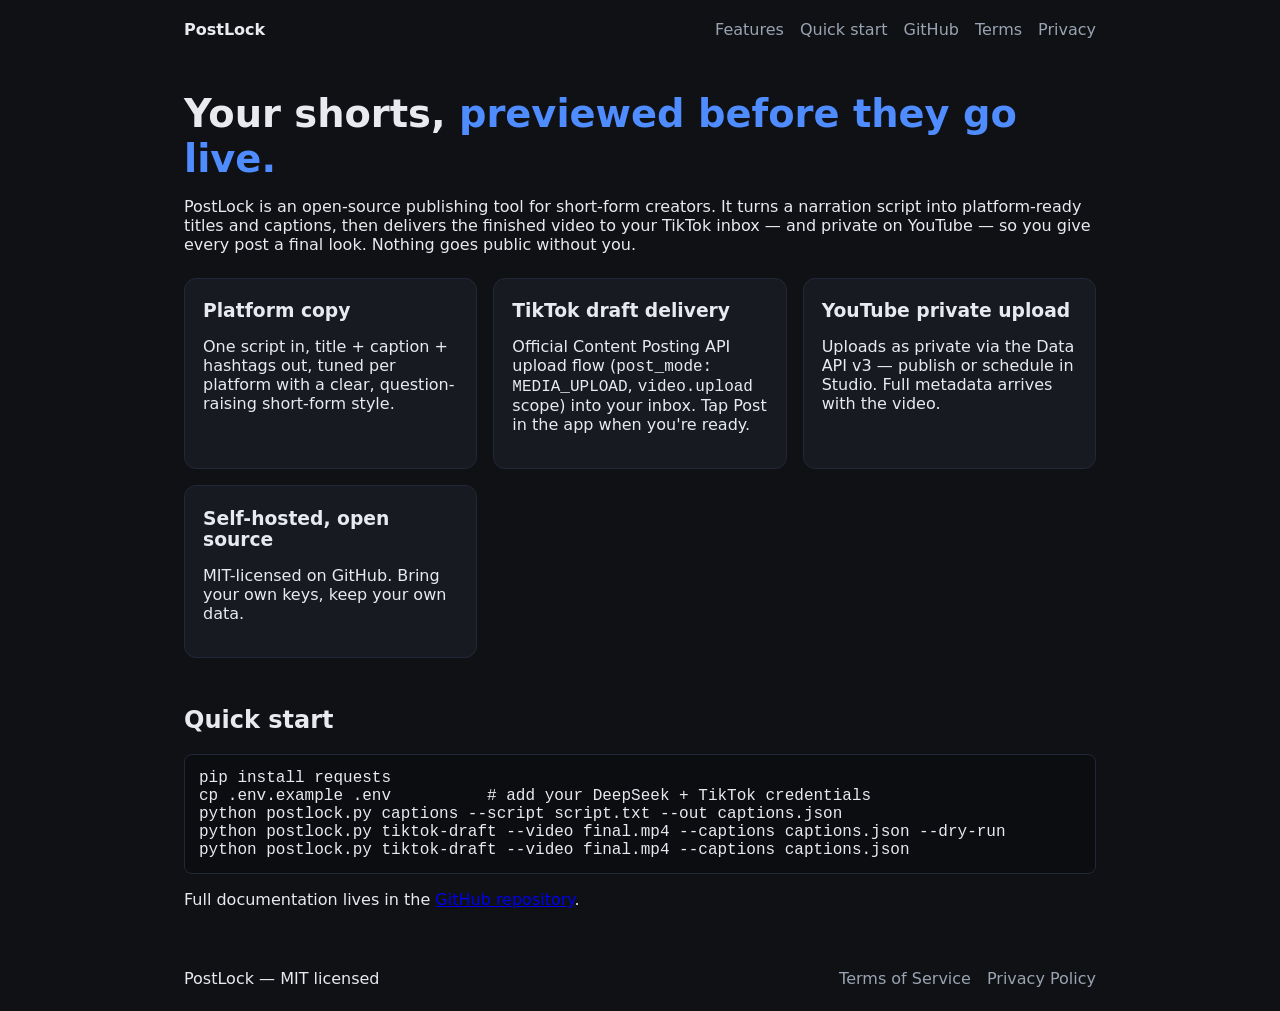
==== docs/index.html @ 90e847cb "PostLock: open-source draft delivery for short-form creators" ====
<!DOCTYPE html>
<html lang="en">
<head>
<meta charset="utf-8">
<meta name="viewport" content="width=device-width, initial-scale=1">
<title>PostLock — publishing tools for short-form creators</title>
<style>
  :root { --bg:#0f1115; --card:#171a21; --ink:#e8eaf0; --muted:#9aa3b2;
          --accent:#4f8cff; }
  * { box-sizing: border-box; }
  body { margin:0; font-family:system-ui,-apple-system,"Segoe UI",sans-serif;
         background:var(--bg); color:var(--ink); }
  header,footer { max-width:960px; margin:0 auto; padding:20px 24px;
                  display:flex; gap:20px; align-items:center; flex-wrap:wrap; }
  header nav, footer nav { margin-left:auto; display:flex; gap:16px; }
  header a, footer a { color:var(--muted); text-decoration:none; }
  header a:hover, footer a:hover { color:var(--ink); }
  main { max-width:960px; margin:0 auto; padding:24px; }
  h1 { font-size:2.4rem; margin:.2em 0; }
  h2 { margin-top:2em; }
  .tag { color:var(--accent); font-weight:600; }
  .cards { display:grid; grid-template-columns:repeat(auto-fit,minmax(260px,1fr));
           gap:16px; margin-top:24px; }
  .card { background:var(--card); border:1px solid #232838; border-radius:12px;
          padding:18px; }
  .card h3 { margin:.2em 0; }
  pre { background:#0b0d11; border:1px solid #232838; border-radius:8px;
        padding:14px; overflow-x:auto; }
  code { font-family:ui-monospace,Consolas,monospace; }
</style>
</head>
<body>
<header>
  <strong>PostLock</strong>
  <nav>
    <a href="#features">Features</a>
    <a href="#quickstart">Quick start</a>
    <a href="https://github.com/KiloLime/PostLock">GitHub</a>
    <a href="terms.html">Terms</a>
    <a href="privacy.html">Privacy</a>
  </nav>
</header>
<main>
  <h1>Your shorts, <span class="tag">previewed before they go live.</span></h1>
  <p>PostLock is an open-source publishing tool for short-form creators.
     It turns a narration script into platform-ready titles and captions,
     then delivers the finished video to your TikTok inbox — and private on
     YouTube — so you give every post a final look. Nothing goes public
     without you.</p>

  <div class="cards" id="features">
    <div class="card"><h3>Platform copy</h3>
      <p>One script in, title + caption + hashtags out, tuned per platform
      with a clear, question-raising short-form style.</p></div>
    <div class="card"><h3>TikTok draft delivery</h3>
      <p>Official Content Posting API upload flow
      (<code>post_mode: MEDIA_UPLOAD</code>, <code>video.upload</code>
      scope) into your inbox. Tap Post in the app when you're ready.</p></div>
    <div class="card"><h3>YouTube private upload</h3>
      <p>Uploads as private via the Data API v3 — publish or schedule in
      Studio. Full metadata arrives with the video.</p></div>
    <div class="card"><h3>Self-hosted, open source</h3>
      <p>MIT-licensed on GitHub. Bring your own keys, keep your own data.</p></div>
  </div>

  <h2 id="quickstart">Quick start</h2>
  <pre><code>pip install requests
cp .env.example .env          # add your DeepSeek + TikTok credentials
python postlock.py captions --script script.txt --out captions.json
python postlock.py tiktok-draft --video final.mp4 --captions captions.json --dry-run
python postlock.py tiktok-draft --video final.mp4 --captions captions.json</code></pre>

  <p>Full documentation lives in the
     <a href="https://github.com/KiloLime/PostLock">GitHub repository</a>.</p>
</main>
<footer>
  <span>PostLock — MIT licensed</span>
  <nav>
    <a href="terms.html">Terms of Service</a>
    <a href="privacy.html">Privacy Policy</a>
  </nav>
</footer>
</body>
</html>
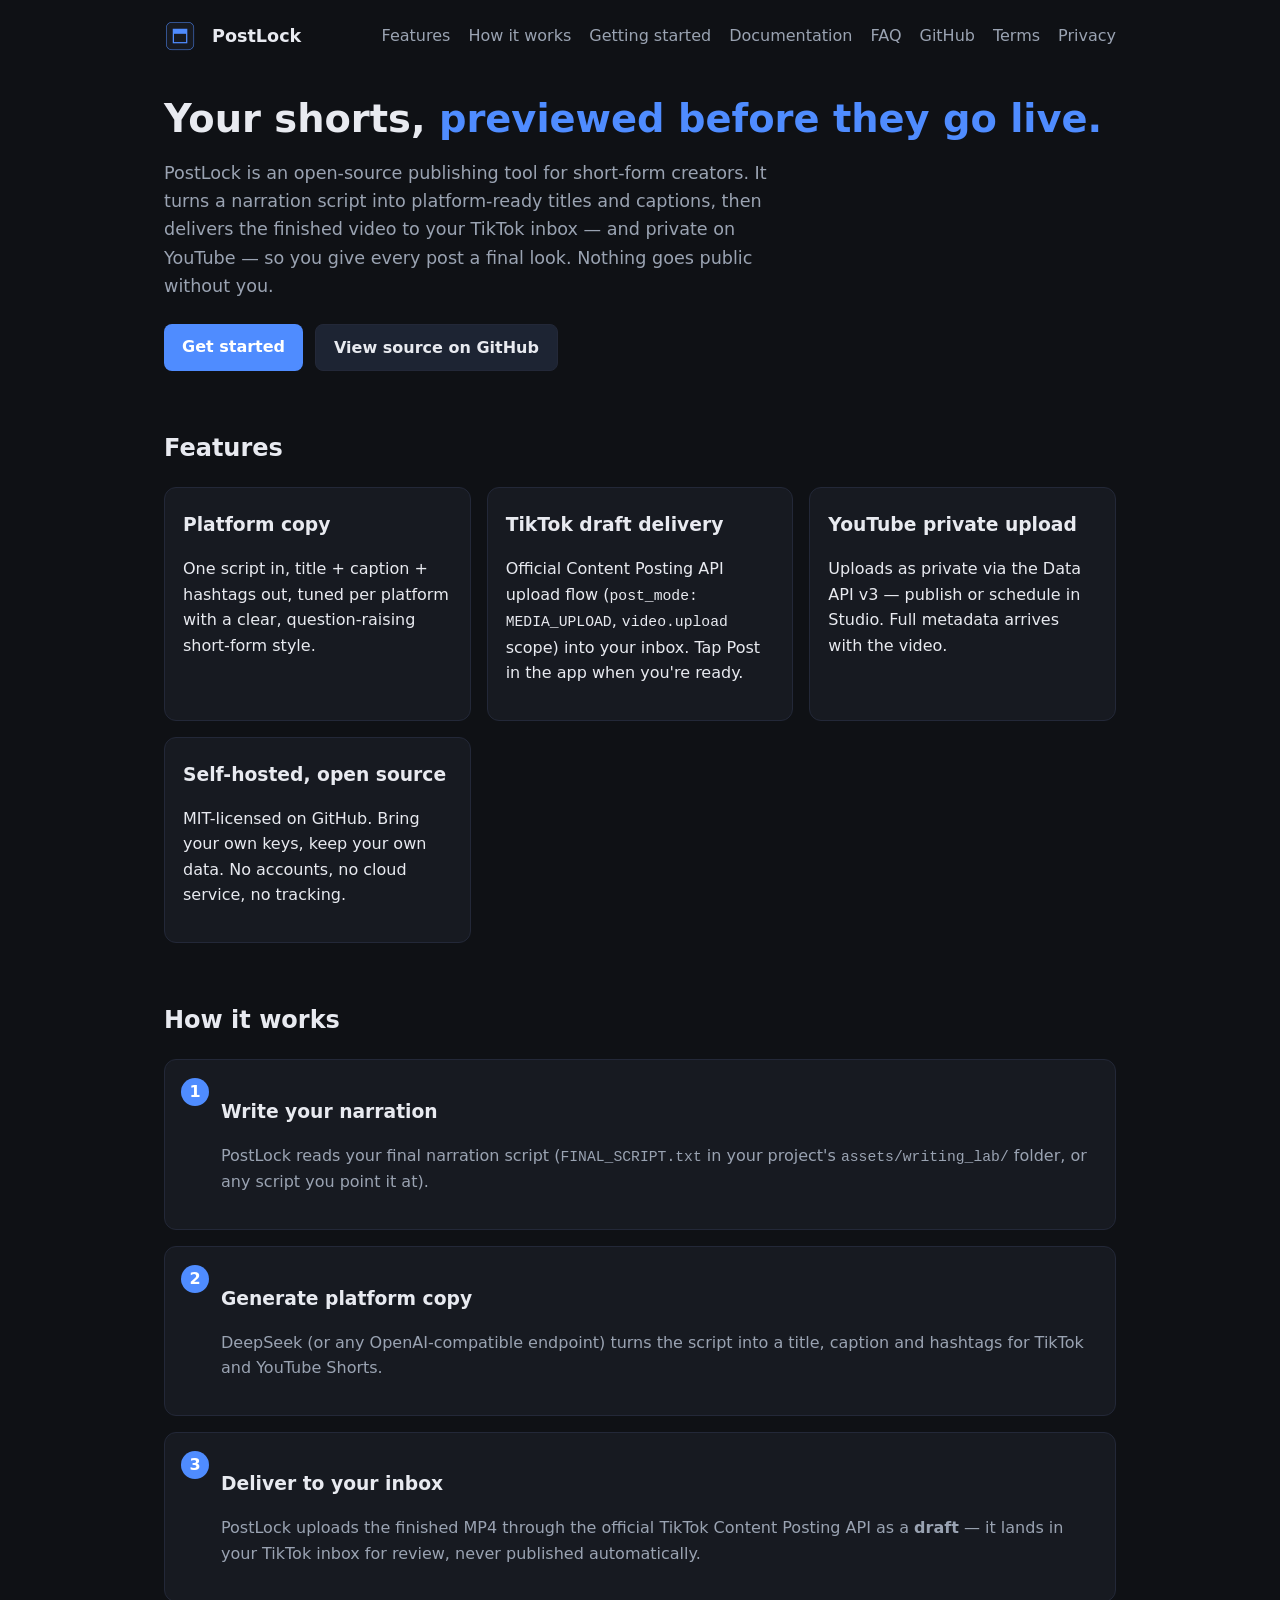
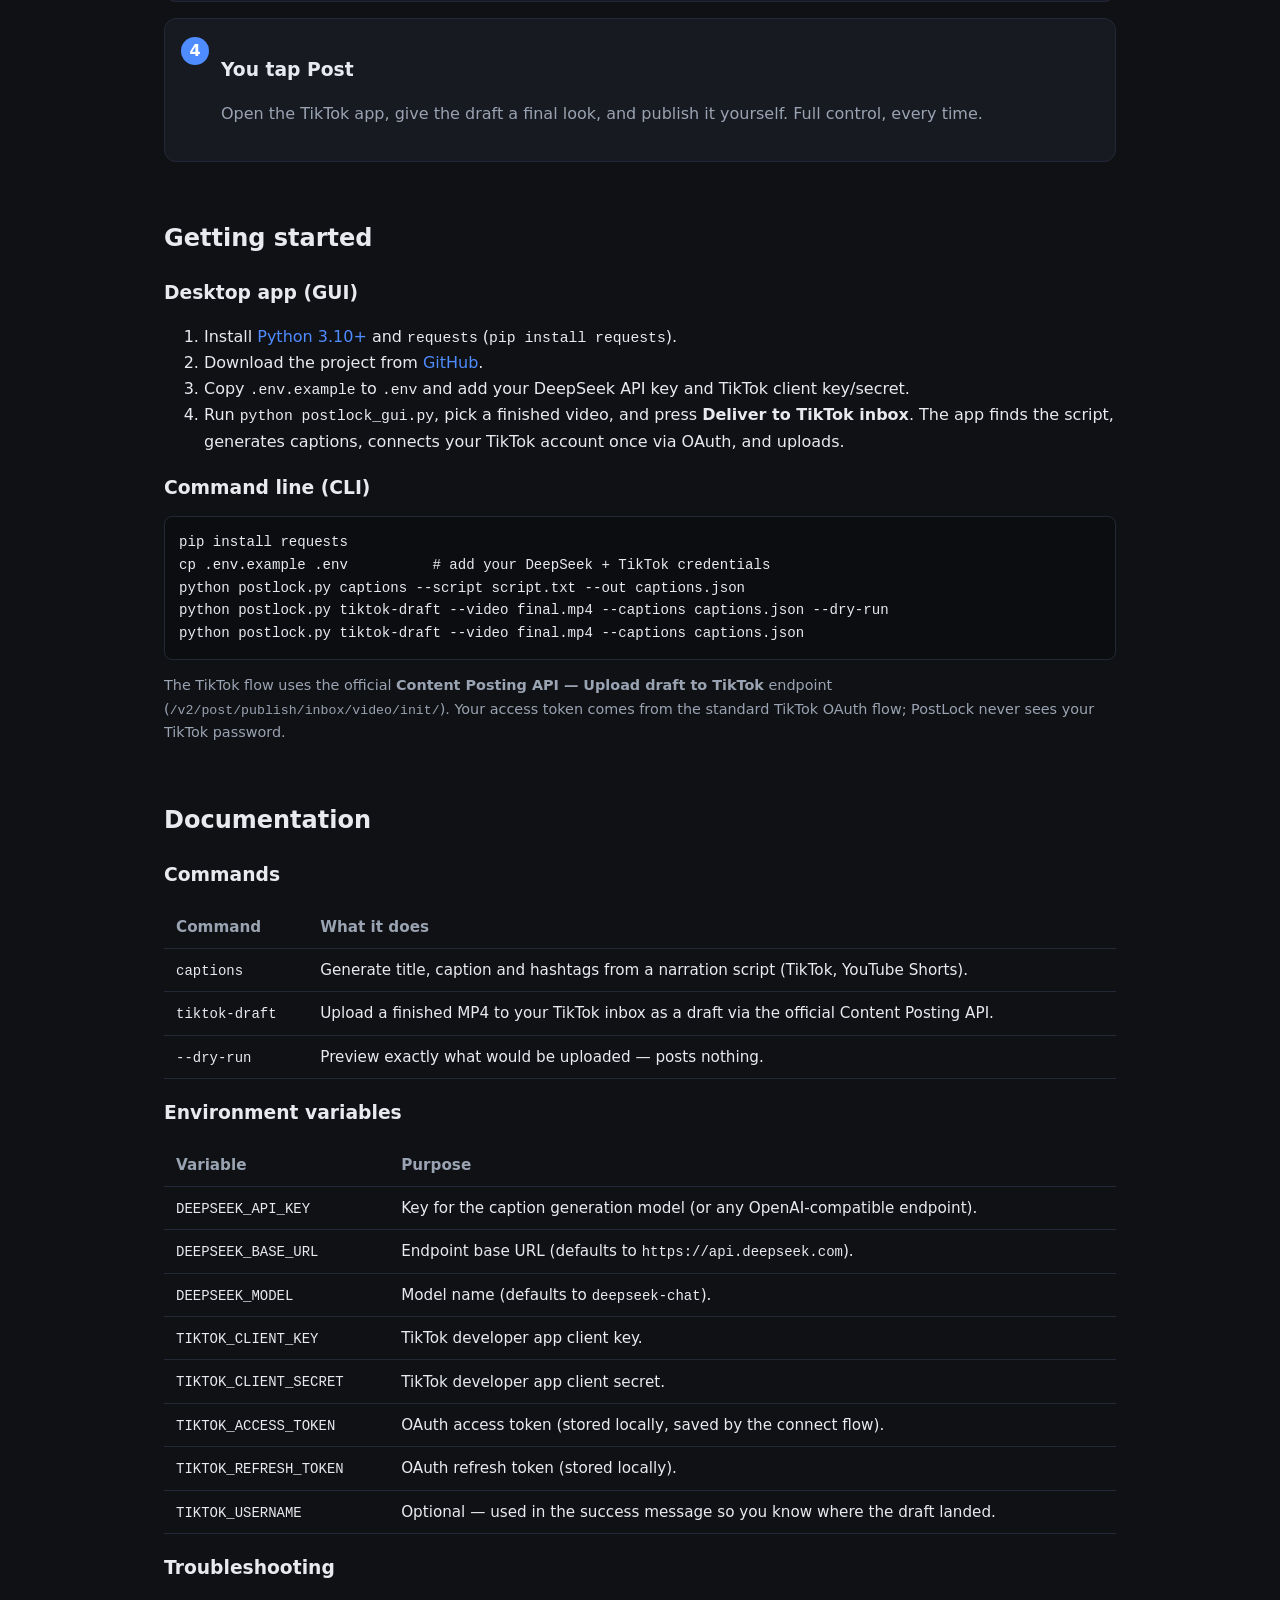
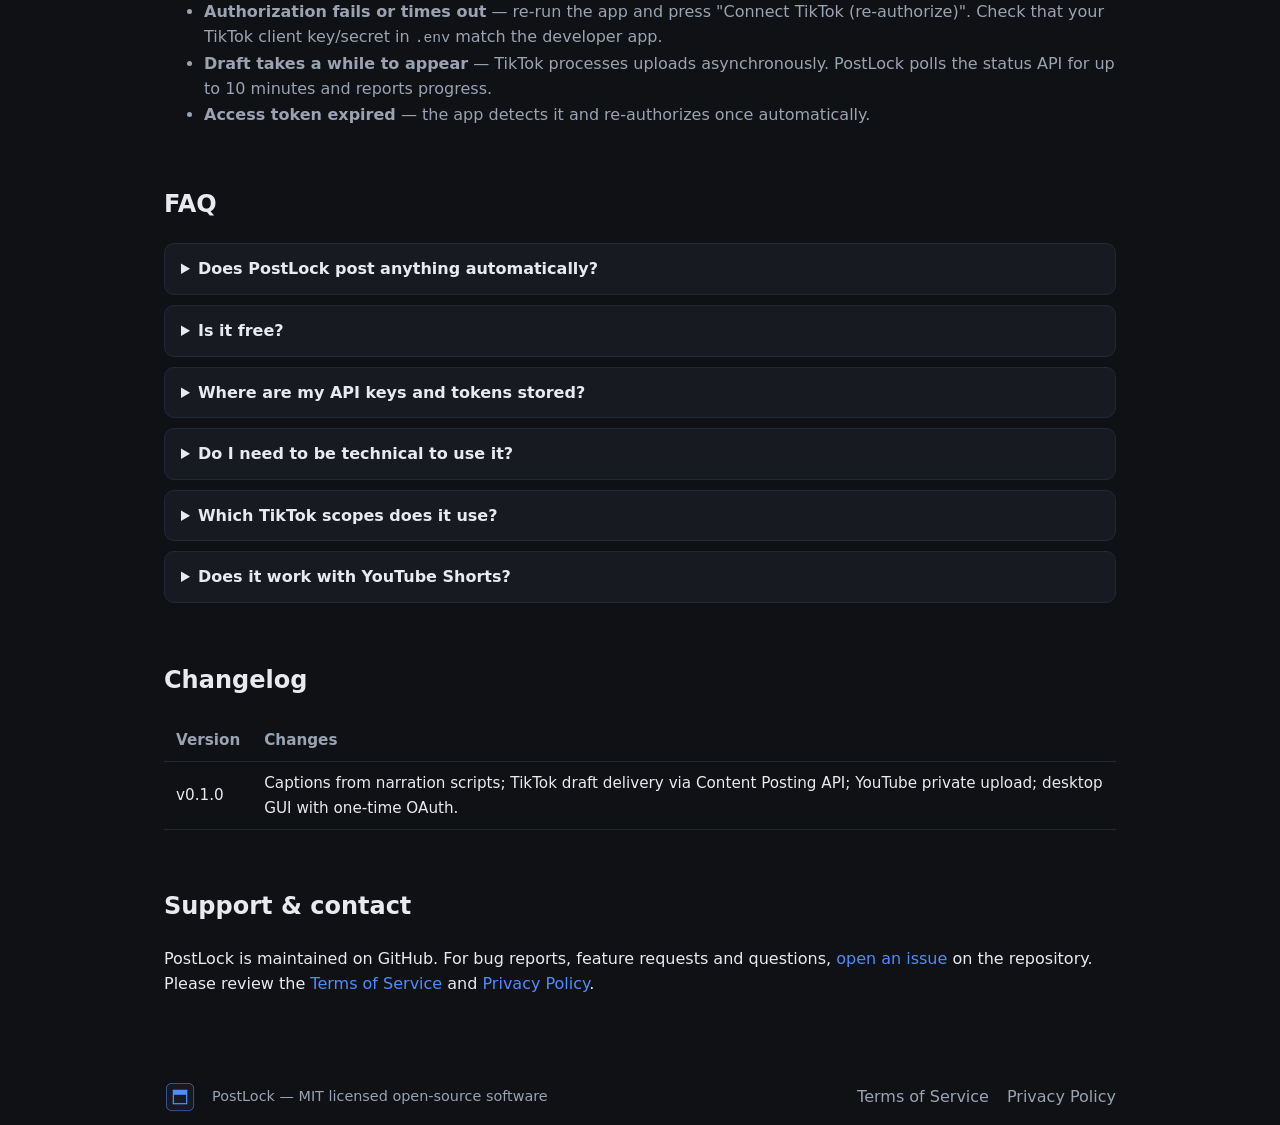
==== commit 7582a8cf: "PostLock: full product site, complete legal pages, favicons, OAuth handoff via callback page" ====
--- a/docs/index.html
+++ b/docs/index.html
@@ -3,38 +3,24 @@
 <head>
 <meta charset="utf-8">
 <meta name="viewport" content="width=device-width, initial-scale=1">
+<meta name="tiktok-developers-site-verification" content="csXV8Cw0sWT2AHRfQIlAkGrQSRPFtokW">
+<meta name="description" content="PostLock — open-source publishing tools for short-form creators. Turn a narration script into platform-ready captions and deliver finished videos to your TikTok inbox for review before publishing.">
 <title>PostLock — publishing tools for short-form creators</title>
-<style>
-  :root { --bg:#0f1115; --card:#171a21; --ink:#e8eaf0; --muted:#9aa3b2;
-          --accent:#4f8cff; }
-  * { box-sizing: border-box; }
-  body { margin:0; font-family:system-ui,-apple-system,"Segoe UI",sans-serif;
-         background:var(--bg); color:var(--ink); }
-  header,footer { max-width:960px; margin:0 auto; padding:20px 24px;
-                  display:flex; gap:20px; align-items:center; flex-wrap:wrap; }
-  header nav, footer nav { margin-left:auto; display:flex; gap:16px; }
-  header a, footer a { color:var(--muted); text-decoration:none; }
-  header a:hover, footer a:hover { color:var(--ink); }
-  main { max-width:960px; margin:0 auto; padding:24px; }
-  h1 { font-size:2.4rem; margin:.2em 0; }
-  h2 { margin-top:2em; }
-  .tag { color:var(--accent); font-weight:600; }
-  .cards { display:grid; grid-template-columns:repeat(auto-fit,minmax(260px,1fr));
-           gap:16px; margin-top:24px; }
-  .card { background:var(--card); border:1px solid #232838; border-radius:12px;
-          padding:18px; }
-  .card h3 { margin:.2em 0; }
-  pre { background:#0b0d11; border:1px solid #232838; border-radius:8px;
-        padding:14px; overflow-x:auto; }
-  code { font-family:ui-monospace,Consolas,monospace; }
-</style>
+<link rel="icon" type="image/png" sizes="32x32" href="assets/favicon-32.png">
+<link rel="icon" type="image/png" sizes="16x16" href="assets/favicon-16.png">
+<link rel="apple-touch-icon" sizes="180x180" href="assets/apple-touch-icon.png">
+<link rel="stylesheet" href="assets/style.css">
 </head>
 <body>
 <header>
-  <strong>PostLock</strong>
+  <img class="brand" src="assets/icon.png" alt="PostLock logo">
+  <span class="brand-name">PostLock</span>
   <nav>
     <a href="#features">Features</a>
-    <a href="#quickstart">Quick start</a>
+    <a href="#how">How it works</a>
+    <a href="#start">Getting started</a>
+    <a href="#docs">Documentation</a>
+    <a href="#faq">FAQ</a>
     <a href="https://github.com/KiloLime/PostLock">GitHub</a>
     <a href="terms.html">Terms</a>
     <a href="privacy.html">Privacy</a>
@@ -42,39 +28,165 @@
 </header>
 <main>
   <h1>Your shorts, <span class="tag">previewed before they go live.</span></h1>
-  <p>PostLock is an open-source publishing tool for short-form creators.
-     It turns a narration script into platform-ready titles and captions,
-     then delivers the finished video to your TikTok inbox — and private on
-     YouTube — so you give every post a final look. Nothing goes public
-     without you.</p>
+  <p class="subtitle">PostLock is an open-source publishing tool for short-form
+    creators. It turns a narration script into platform-ready titles and
+    captions, then delivers the finished video to your TikTok inbox — and
+    private on YouTube — so you give every post a final look. Nothing goes
+    public without you.</p>
+  <div class="cta">
+    <a class="btn" href="#start">Get started</a>
+    <a class="btn ghost" href="https://github.com/KiloLime/PostLock">View source on GitHub</a>
+  </div>
 
-  <div class="cards" id="features">
+  <h2 id="features">Features</h2>
+  <div class="cards">
     <div class="card"><h3>Platform copy</h3>
       <p>One script in, title + caption + hashtags out, tuned per platform
       with a clear, question-raising short-form style.</p></div>
     <div class="card"><h3>TikTok draft delivery</h3>
       <p>Official Content Posting API upload flow
-      (<code>post_mode: MEDIA_UPLOAD</code>, <code>video.upload</code>
-      scope) into your inbox. Tap Post in the app when you're ready.</p></div>
+      (<code>post_mode: MEDIA_UPLOAD</code>, <code>video.upload</code> scope)
+      into your inbox. Tap Post in the app when you're ready.</p></div>
     <div class="card"><h3>YouTube private upload</h3>
       <p>Uploads as private via the Data API v3 — publish or schedule in
       Studio. Full metadata arrives with the video.</p></div>
     <div class="card"><h3>Self-hosted, open source</h3>
-      <p>MIT-licensed on GitHub. Bring your own keys, keep your own data.</p></div>
+      <p>MIT-licensed on GitHub. Bring your own keys, keep your own data.
+      No accounts, no cloud service, no tracking.</p></div>
   </div>
 
-  <h2 id="quickstart">Quick start</h2>
+  <h2 id="how">How it works</h2>
+  <div class="steps">
+    <div class="step"><h3>Write your narration</h3>
+      <p class="muted">PostLock reads your final narration script
+      (<code>FINAL_SCRIPT.txt</code> in your project's
+      <code>assets/writing_lab/</code> folder, or any script you point it at).</p></div>
+    <div class="step"><h3>Generate platform copy</h3>
+      <p class="muted">DeepSeek (or any OpenAI-compatible endpoint) turns the
+      script into a title, caption and hashtags for TikTok and YouTube
+      Shorts.</p></div>
+    <div class="step"><h3>Deliver to your inbox</h3>
+      <p class="muted">PostLock uploads the finished MP4 through the official
+      TikTok Content Posting API as a <strong>draft</strong> — it lands in
+      your TikTok inbox for review, never published automatically.</p></div>
+    <div class="step"><h3>You tap Post</h3>
+      <p class="muted">Open the TikTok app, give the draft a final look, and
+      publish it yourself. Full control, every time.</p></div>
+  </div>
+
+  <h2 id="start">Getting started</h2>
+  <h3>Desktop app (GUI)</h3>
+  <ol>
+    <li>Install <a href="https://www.python.org/downloads/">Python 3.10+</a>
+        and <code>requests</code> (<code>pip install requests</code>).</li>
+    <li>Download the project from
+        <a href="https://github.com/KiloLime/PostLock">GitHub</a>.</li>
+    <li>Copy <code>.env.example</code> to <code>.env</code> and add your
+        DeepSeek API key and TikTok client key/secret.</li>
+    <li>Run <code>python postlock_gui.py</code>, pick a finished video, and
+        press <strong>Deliver to TikTok inbox</strong>. The app finds the
+        script, generates captions, connects your TikTok account once via
+        OAuth, and uploads.</li>
+  </ol>
+  <h3>Command line (CLI)</h3>
   <pre><code>pip install requests
 cp .env.example .env          # add your DeepSeek + TikTok credentials
 python postlock.py captions --script script.txt --out captions.json
 python postlock.py tiktok-draft --video final.mp4 --captions captions.json --dry-run
 python postlock.py tiktok-draft --video final.mp4 --captions captions.json</code></pre>
+  <p class="muted small">The TikTok flow uses the official
+  <strong>Content Posting API — Upload draft to TikTok</strong> endpoint
+  (<code>/v2/post/publish/inbox/video/init/</code>). Your access token comes
+  from the standard TikTok OAuth flow; PostLock never sees your TikTok
+  password.</p>
 
-  <p>Full documentation lives in the
-     <a href="https://github.com/KiloLime/PostLock">GitHub repository</a>.</p>
+  <h2 id="docs">Documentation</h2>
+  <h3>Commands</h3>
+  <table>
+    <tr><th>Command</th><th>What it does</th></tr>
+    <tr><td><code>captions</code></td><td>Generate title, caption and
+        hashtags from a narration script (TikTok, YouTube Shorts).</td></tr>
+    <tr><td><code>tiktok-draft</code></td><td>Upload a finished MP4 to your
+        TikTok inbox as a draft via the official Content Posting API.</td></tr>
+    <tr><td><code>--dry-run</code></td><td>Preview exactly what would be
+        uploaded — posts nothing.</td></tr>
+  </table>
+  <h3>Environment variables</h3>
+  <table>
+    <tr><th>Variable</th><th>Purpose</th></tr>
+    <tr><td><code>DEEPSEEK_API_KEY</code></td><td>Key for the caption
+        generation model (or any OpenAI-compatible endpoint).</td></tr>
+    <tr><td><code>DEEPSEEK_BASE_URL</code></td><td>Endpoint base URL
+        (defaults to <code>https://api.deepseek.com</code>).</td></tr>
+    <tr><td><code>DEEPSEEK_MODEL</code></td><td>Model name
+        (defaults to <code>deepseek-chat</code>).</td></tr>
+    <tr><td><code>TIKTOK_CLIENT_KEY</code></td><td>TikTok developer app
+        client key.</td></tr>
+    <tr><td><code>TIKTOK_CLIENT_SECRET</code></td><td>TikTok developer app
+        client secret.</td></tr>
+    <tr><td><code>TIKTOK_ACCESS_TOKEN</code></td><td>OAuth access token
+        (stored locally, saved by the connect flow).</td></tr>
+    <tr><td><code>TIKTOK_REFRESH_TOKEN</code></td><td>OAuth refresh token
+        (stored locally).</td></tr>
+    <tr><td><code>TIKTOK_USERNAME</code></td><td>Optional — used in the
+        success message so you know where the draft landed.</td></tr>
+  </table>
+  <h3>Troubleshooting</h3>
+  <ul class="muted">
+    <li><strong>Authorization fails or times out</strong> — re-run the app
+        and press "Connect TikTok (re-authorize)". Check that your TikTok
+        client key/secret in <code>.env</code> match the developer app.</li>
+    <li><strong>Draft takes a while to appear</strong> — TikTok processes
+        uploads asynchronously. PostLock polls the status API for up to 10
+        minutes and reports progress.</li>
+    <li><strong>Access token expired</strong> — the app detects it and
+        re-authorizes once automatically.</li>
+  </ul>
+
+  <h2 id="faq">FAQ</h2>
+  <div class="faq">
+    <details><summary>Does PostLock post anything automatically?</summary>
+      <p>No. Uploads use <code>post_mode: MEDIA_UPLOAD</code> — the video
+      lands in your TikTok inbox as a draft. Nothing is published until you
+      tap Post in the TikTok app.</p></details>
+    <details><summary>Is it free?</summary>
+      <p>The software is free, open source (MIT). You only pay for the APIs
+      you bring: your DeepSeek key and your TikTok/YouTube developer
+      credentials.</p></details>
+    <details><summary>Where are my API keys and tokens stored?</summary>
+      <p>Only in the local <code>.env</code> file on your machine. PostLock
+      runs a one-time OAuth consent in your browser and never sees your
+      TikTok password.</p></details>
+    <details><summary>Do I need to be technical to use it?</summary>
+      <p>The GUI is a one-button flow: pick a video, connect TikTok once,
+      and deliver. The CLI offers the same flow with more control.</p></details>
+    <details><summary>Which TikTok scopes does it use?</summary>
+      <p><code>user.info.basic</code> (identify the connected creator) and
+      <code>video.upload</code> (upload as draft to the creator's inbox).
+      Direct posting is intentionally not enabled — you stay in control.</p></details>
+    <details><summary>Does it work with YouTube Shorts?</summary>
+      <p>Yes — captions are generated per platform, and the same video can be
+      uploaded as private on YouTube via the Data API v3.</p></details>
+  </div>
+
+  <h2 id="changelog">Changelog</h2>
+  <table>
+    <tr><th>Version</th><th>Changes</th></tr>
+    <tr><td>v0.1.0</td><td>Captions from narration scripts; TikTok draft
+        delivery via Content Posting API; YouTube private upload; desktop
+        GUI with one-time OAuth.</td></tr>
+  </table>
+
+  <h2 id="support">Support &amp; contact</h2>
+  <p>PostLock is maintained on GitHub. For bug reports, feature requests and
+  questions, <a href="https://github.com/KiloLime/PostLock/issues">open an
+  issue</a> on the repository. Please review the
+  <a href="terms.html">Terms of Service</a> and
+  <a href="privacy.html">Privacy Policy</a>.</p>
 </main>
 <footer>
-  <span>PostLock — MIT licensed</span>
+  <img class="brand" src="assets/icon.png" alt="PostLock logo">
+  <span class="small muted">PostLock — MIT licensed open-source software</span>
   <nav>
     <a href="terms.html">Terms of Service</a>
     <a href="privacy.html">Privacy Policy</a>
--- a/docs/assets/style.css
+++ b/docs/assets/style.css
@@ -0,0 +1,63 @@
+:root {
+  --bg: #0f1115;
+  --card: #171a21;
+  --card-2: #1d2433;
+  --border: #232838;
+  --ink: #e8eaf0;
+  --muted: #9aa3b2;
+  --accent: #4f8cff;
+  --good: #4fd08a;
+}
+* { box-sizing: border-box; }
+html { scroll-behavior: smooth; }
+body { margin: 0; font-family: system-ui, -apple-system, "Segoe UI", sans-serif;
+       background: var(--bg); color: var(--ink); line-height: 1.6; }
+a { color: var(--accent); text-decoration: none; }
+a:hover { text-decoration: underline; }
+
+header, footer { max-width: 1000px; margin: 0 auto; padding: 20px 24px;
+                 display: flex; gap: 16px; align-items: center; flex-wrap: wrap; }
+header img.brand, footer img.brand { width: 32px; height: 32px; border-radius: 7px; }
+header .brand-name { font-weight: 700; font-size: 1.1rem; }
+header nav, footer nav { margin-left: auto; display: flex; gap: 18px; flex-wrap: wrap; }
+header nav a, footer nav a { color: var(--muted); }
+header nav a:hover, footer nav a:hover { color: var(--ink); text-decoration: none; }
+
+main { max-width: 1000px; margin: 0 auto; padding: 12px 24px 48px; }
+h1 { font-size: 2.4rem; margin: .3em 0; line-height: 1.2; }
+h2 { margin-top: 2.4em; font-size: 1.5rem; }
+h3 { margin-bottom: .3em; }
+.tag { color: var(--accent); font-weight: 600; }
+.subtitle { color: var(--muted); font-size: 1.1rem; max-width: 640px; }
+.cta { display: flex; gap: 12px; margin-top: 24px; flex-wrap: wrap; }
+.btn { background: var(--accent); color: #fff; padding: 10px 18px; border-radius: 8px;
+       font-weight: 600; display: inline-block; }
+.btn:hover { text-decoration: none; filter: brightness(1.1); }
+.btn.ghost { background: var(--card-2); border: 1px solid var(--border); color: var(--ink); }
+.cards { display: grid; grid-template-columns: repeat(auto-fit, minmax(260px, 1fr));
+         gap: 16px; margin-top: 20px; }
+.card { background: var(--card); border: 1px solid var(--border); border-radius: 12px; padding: 18px; }
+.card h3 { margin: .2em 0; }
+.steps { counter-reset: step; display: grid; gap: 16px; margin-top: 20px; }
+.step { background: var(--card); border: 1px solid var(--border); border-radius: 12px;
+        padding: 18px 18px 18px 56px; position: relative; }
+.step::before { counter-increment: step; content: counter(step);
+        position: absolute; left: 16px; top: 18px; width: 28px; height: 28px;
+        background: var(--accent); color: #fff; border-radius: 50%;
+        display: flex; align-items: center; justify-content: center;
+        font-weight: 700; }
+pre { background: #0b0d11; border: 1px solid var(--border); border-radius: 8px;
+      padding: 14px; overflow-x: auto; }
+code { font-family: ui-monospace, Consolas, monospace; font-size: .92em; }
+pre code { font-size: .88em; }
+table { width: 100%; border-collapse: collapse; margin-top: 16px; font-size: .95rem; }
+th, td { text-align: left; padding: 9px 12px; border-bottom: 1px solid var(--border); }
+th { color: var(--muted); font-weight: 600; }
+.faq details { background: var(--card); border: 1px solid var(--border);
+               border-radius: 10px; padding: 12px 16px; margin-top: 10px; }
+.faq summary { cursor: pointer; font-weight: 600; }
+.faq p { color: var(--muted); margin: 8px 0 0; }
+.muted { color: var(--muted); }
+.small { font-size: .9rem; }
+.note { background: var(--card); border-left: 3px solid var(--accent);
+        border-radius: 0 10px 10px 0; padding: 12px 16px; margin-top: 20px; }
